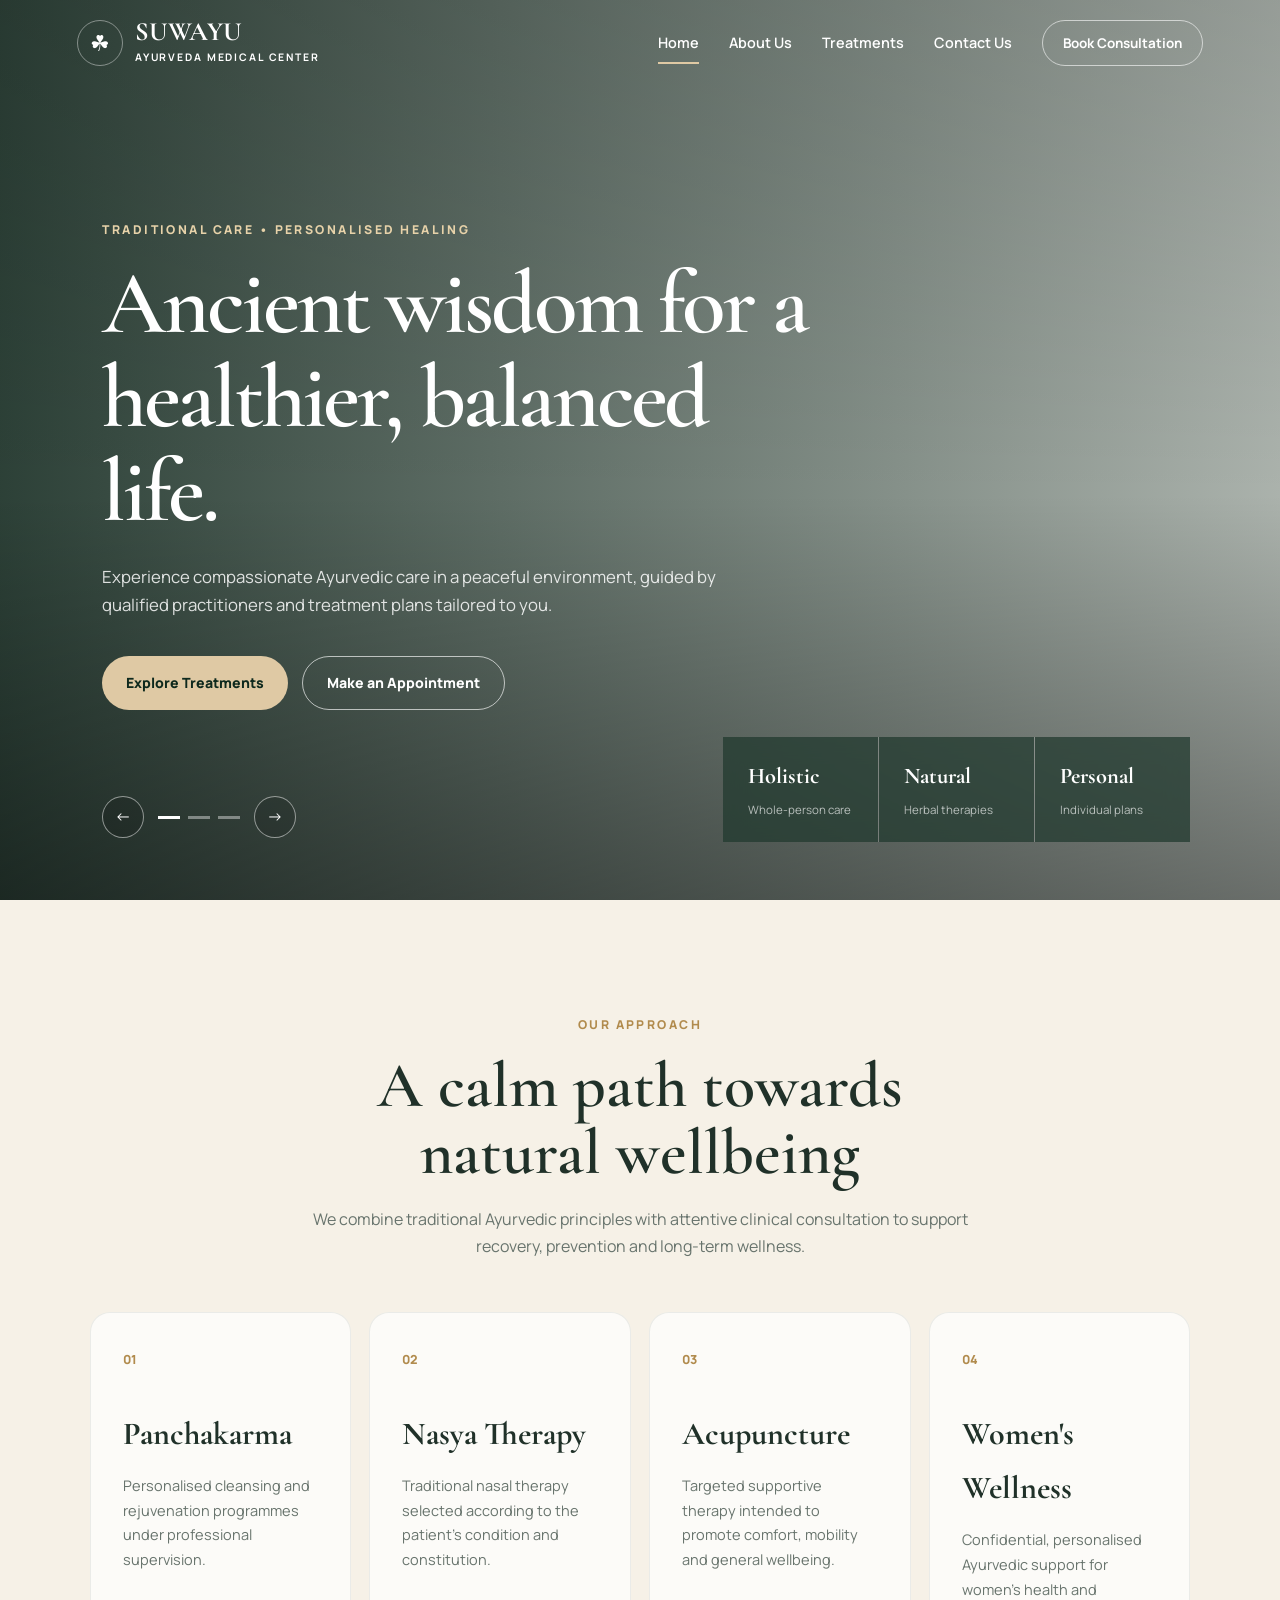
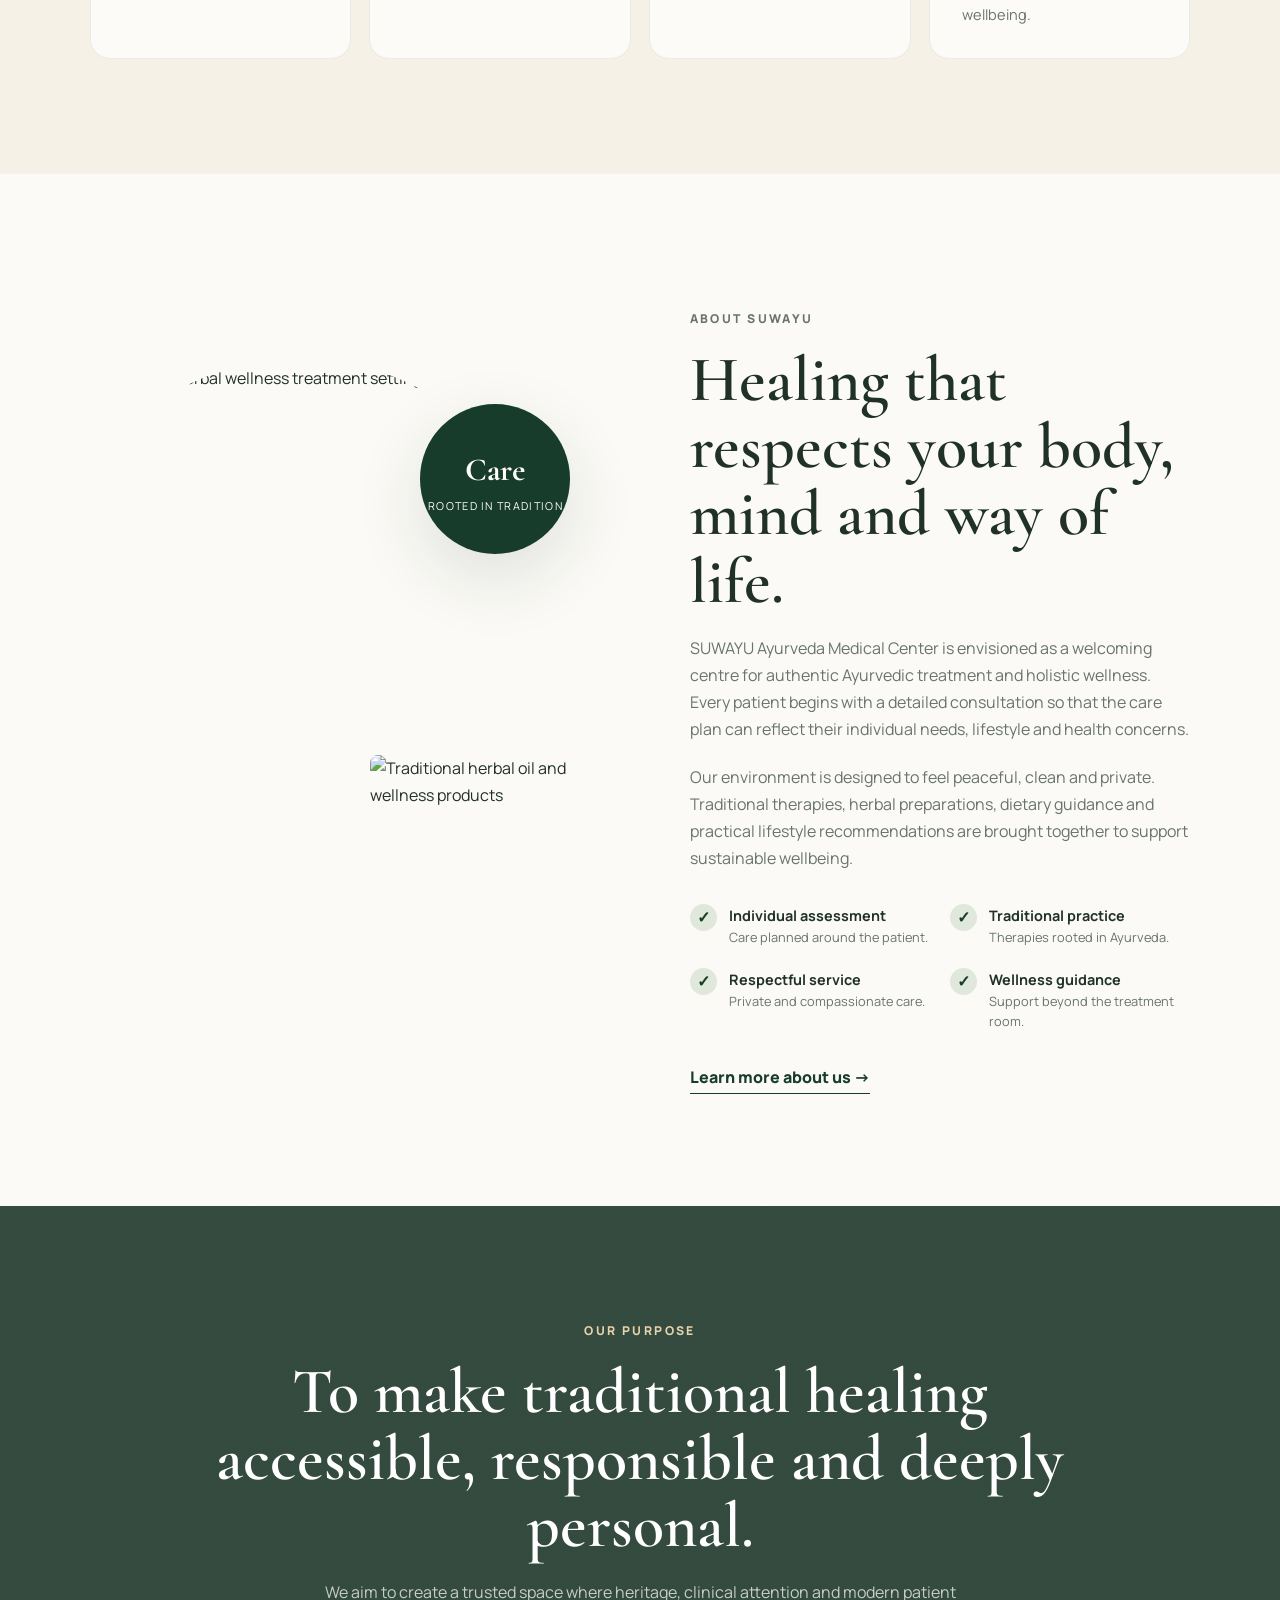
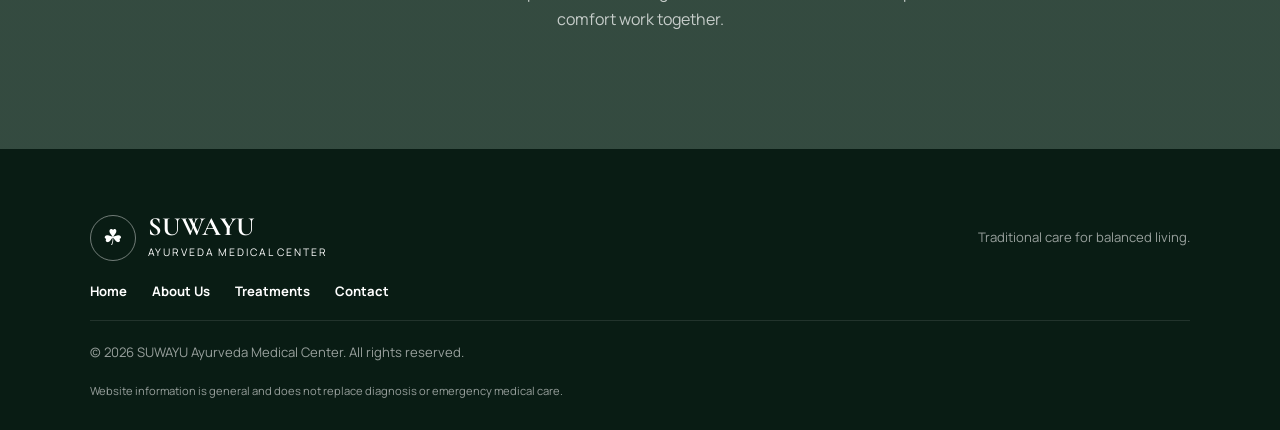
==== index.html @ ea16b59e "Add files via upload" ====
<!DOCTYPE html>
<html lang="en">
<head>
    <meta charset="UTF-8">
    <meta name="viewport" content="width=device-width, initial-scale=1.0">
    <meta name="description" content="SUWAYU ayurveda Medical Centre — traditional Ayurvedic care, Panchakarma, acupuncture, Nasya, women's wellness and fracture care.">
    <title>SUWAYU Ayurveda Medical Center</title>

    <link rel="preconnect" href="https://fonts.googleapis.com">
    <link rel="preconnect" href="https://fonts.gstatic.com" crossorigin>
    <link href="https://fonts.googleapis.com/css2?family=Cormorant+Garamond:wght@500;600;700&family=Manrope:wght@400;500;600;700&display=swap" rel="stylesheet">
    <link rel="stylesheet" href="styles.css">
</head>
<body>

<header class="site-header" id="top">
    <a href="index.html" class="brand" aria-label="SUWAYU Ayurveda Medical Centre">
        <span class="brand-mark">☘</span>
        <span>
            <h1>
            <strong>SUWAYU</strong>
            <small>Ayurveda Medical Center</small>
            </h1>
        </span>
    </a>

    <button class="menu-button" id="menuButton" aria-label="Open navigation" aria-expanded="false">
        <span></span><span></span><span></span>
    </button>

    <nav class="main-nav" id="mainNav">
        <a href="index.html" class="nav-link active">Home</a>
        <a href="about.html" class="nav-link">About Us</a>
        <a href="treatments.html" class="nav-link">Treatments</a>
        <a href="contact.html" class="nav-link">Contact Us</a>
        <a href="contact.html" class="nav-cta">Book Consultation</a>
    </nav>
</header>

<main>
    <!-- HOME / SLIDESHOW -->
    <section class="hero" id="home">
        <div class="slide active" style="background-image:
            linear-gradient(90deg, rgba(16,39,29,.88), rgba(16,39,29,.34)),
            url('https://images.unsplash.com/photo-1600334089648-b0d9d3028eb2?auto=format&fit=crop&w=2000&q=85');">
        </div>
        <div class="slide" style="background-image:
            linear-gradient(90deg, rgba(16,39,29,.88), rgba(16,39,29,.34)),
            url('https://images.unsplash.com/photo-1544161515-4ab6ce6db874?auto=format&fit=crop&w=2000&q=85');">
        </div>
        <div class="slide" style="background-image:
            linear-gradient(90deg, rgba(16,39,29,.88), rgba(16,39,29,.34)),
            url('https://images.unsplash.com/photo-1570172619644-dfd03ed5d881?auto=format&fit=crop&w=2000&q=85');">
        </div>

        <div class="hero-content reveal">
            <p class="eyebrow light">Traditional care • Personalised healing</p>
            <h1>Ancient wisdom for a healthier, balanced life.</h1>
            <p>
                Experience compassionate Ayurvedic care in a peaceful environment,
                guided by qualified practitioners and treatment plans tailored to you.
            </p>
            <div class="hero-actions">
                <a href="treatments.html" class="button button-primary">Explore Treatments</a>
                <a href="contact.html" class="button button-outline">Make an Appointment</a>
            </div>
        </div>

        <div class="hero-stats">
            <div><strong>Holistic</strong><span>Whole-person care</span></div>
            <div><strong>Natural</strong><span>Herbal therapies</span></div>
            <div><strong>Personal</strong><span>Individual plans</span></div>
        </div>

        <div class="slider-controls">
            <button class="slider-arrow" id="previousSlide" aria-label="Previous slide">←</button>
            <div class="slider-dots" id="sliderDots"></div>
            <button class="slider-arrow" id="nextSlide" aria-label="Next slide">→</button>
        </div>
    </section>

    <!-- INTRO SERVICES -->
    <section class="quick-services section">
        <div class="section-heading centered reveal">
            <p class="eyebrow">Our approach</p>
            <h2>A calm path towards natural wellbeing</h2>
            <p>
                We combine traditional Ayurvedic principles with attentive clinical
                consultation to support recovery, prevention and long-term wellness.
            </p>
        </div>

        <div class="service-grid">
            <article class="mini-card reveal">
                <span>01</span>
                <h3>Panchakarma</h3>
                <p>Personalised cleansing and rejuvenation programmes under professional supervision.</p>
            </article>
            <article class="mini-card reveal">
                <span>02</span>
                <h3>Nasya Therapy</h3>
                <p>Traditional nasal therapy selected according to the patient's condition and constitution.</p>
            </article>
            <article class="mini-card reveal">
                <span>03</span>
                <h3>Acupuncture</h3>
                <p>Targeted supportive therapy intended to promote comfort, mobility and general wellbeing.</p>
            </article>
            <article class="mini-card reveal">
                <span>04</span>
                <h3>Women's Wellness</h3>
                <p>Confidential, personalised Ayurvedic support for women's health and wellbeing.</p>
            </article>
        </div>
    </section>

    <!-- ABOUT -->
    <section class="about section home-preview" id="about">
        <div class="about-images reveal">
            <img class="about-main" src="https://images.unsplash.com/photo-1515377905703-c4788e51af15?auto=format&fit=crop&w=1000&q=85" alt="Peaceful herbal wellness treatment setting">
            <img class="about-small" src="https://images.unsplash.com/photo-1611073615848-d6ff6215931f?auto=format&fit=crop&w=700&q=85" alt="Traditional herbal oil and wellness products">
            <div class="experience-badge">
                <strong>Care</strong>
                <span>Rooted in tradition</span>
            </div>
        </div>

        <div class="about-content reveal">
            <p class="eyebrow">About SUWAYU</p>
            <h2>Healing that respects your body, mind and way of life.</h2>
            <p>
                SUWAYU Ayurveda Medical Center is envisioned as a welcoming centre for
                authentic Ayurvedic treatment and holistic wellness. Every patient
                begins with a detailed consultation so that the care plan can reflect
                their individual needs, lifestyle and health concerns.
            </p>
            <p>
                Our environment is designed to feel peaceful, clean and private.
                Traditional therapies, herbal preparations, dietary guidance and
                practical lifestyle recommendations are brought together to support
                sustainable wellbeing.
            </p>

            <div class="values">
                <div><span>✓</span><p><strong>Individual assessment</strong><br>Care planned around the patient.</p></div>
                <div><span>✓</span><p><strong>Traditional practice</strong><br>Therapies rooted in Ayurveda.</p></div>
                <div><span>✓</span><p><strong>Respectful service</strong><br>Private and compassionate care.</p></div>
                <div><span>✓</span><p><strong>Wellness guidance</strong><br>Support beyond the treatment room.</p></div>
            </div>

            <a href="about.html" class="text-link">Learn more about us <span>→</span></a>
        </div>
    </section>

    <section class="mission section home-preview">
        <div class="mission-card reveal">
            <p class="eyebrow light">Our purpose</p>
            <h2>To make traditional healing accessible, responsible and deeply personal.</h2>
            <p>
                We aim to create a trusted space where heritage, clinical attention
                and modern patient comfort work together.
            </p>
        </div>
    </section>

    <!-- TREATMENTS -->
    <section class="treatments section home-preview" id="treatments">
        <div class="section-heading reveal">
            <p class="eyebrow">Treatments</p>
            <h2>Specialised care for different health needs</h2>
            <p>
                Treatments are recommended only after consultation. The exact
                procedure, duration and suitability may differ for each patient.
            </p>
        </div>

        <div class="treatment-grid">
            <article class="treatment-card reveal">
                <img src="https://images.unsplash.com/photo-1519823551278-64ac92734fb1?auto=format&fit=crop&w=900&q=85" alt="Women's wellness consultation">
                <div>
                    <span>Women's health</span>
                    <h3>Gynaecology Treatments</h3>
                    <p>Personalised Ayurvedic support for menstrual wellness, reproductive health, postnatal wellbeing and other women's health concerns.</p>
                    <a href="#contact">Request consultation →</a>
                </div>
            </article>

            <article class="treatment-card reveal">
                <img src="https://images.unsplash.com/photo-1552693673-1bf958298935?auto=format&fit=crop&w=900&q=85" alt="Acupuncture therapy">
                <div>
                    <span>Supportive therapy</span>
                    <h3>Acupuncture</h3>
                    <p>A carefully administered complementary treatment used to support pain management, relaxation, movement and overall balance.</p>
                    <a href="#contact">Request consultation →</a>
                </div>
            </article>

            <article class="treatment-card reveal">
                <img src="https://images.unsplash.com/photo-1600334129128-685c5582fd35?auto=format&fit=crop&w=900&q=85" alt="Ayurvedic oil therapy">
                <div>
                    <span>Detoxification</span>
                    <h3>Panchakarma</h3>
                    <p>A structured Ayurvedic cleansing and rejuvenation programme selected according to constitution, condition and clinical assessment.</p>
                    <a href="#contact">Request consultation →</a>
                </div>
            </article>

            <article class="treatment-card reveal">
                <img src="https://images.unsplash.com/photo-1584467735871-8297329c5b76?auto=format&fit=crop&w=900&q=85" alt="Care for a hand and wrist injury">
                <div>
                    <span>Orthopaedic care</span>
                    <h3>Fractures &amp; Sprains <small>(කැඩුම් බිදුම්)</small></h3>
                    <p>Traditional supportive care for selected musculoskeletal injuries, rehabilitation and mobility, coordinated with appropriate medical assessment.</p>
                    <a href="#contact">Request consultation →</a>
                </div>
            </article>

            <article class="treatment-card reveal">
                <img src="https://images.unsplash.com/photo-1584634731339-252c581abfc5?auto=format&fit=crop&w=900&q=85" alt="Herbal preparation used for traditional treatment">
                <div>
                    <span>Head and sinus care</span>
                    <h3>Nasya Therapy</h3>
                    <p>A traditional Ayurvedic nasal procedure using prescribed preparations, commonly selected as part of head, sinus and upper-respiratory care.</p>
                    <a href="#contact">Request consultation →</a>
                </div>
            </article>

            <article class="treatment-card consultation-card reveal">
                <div>
                    <span>Unsure where to begin?</span>
                    <h3>Start with a personalised consultation.</h3>
                    <p>Speak with our team before choosing a treatment. We will help you understand the most appropriate next step.</p>
                    <a class="button button-primary" href="#contact">Contact the Medical Center</a>
                </div>
            </article>
        </div>
    </section>

    <!-- PROCESS -->
    <section class="process section home-preview">
        <div class="section-heading centered reveal">
            <p class="eyebrow">Patient journey</p>
            <h2>Simple, attentive and personalised</h2>
        </div>
        <div class="process-grid">
            <div class="process-step reveal"><strong>1</strong><h3>Consultation</h3><p>Discuss your concerns, history and wellness goals.</p></div>
            <div class="process-step reveal"><strong>2</strong><h3>Assessment</h3><p>Receive an individual Ayurvedic assessment and guidance.</p></div>
            <div class="process-step reveal"><strong>3</strong><h3>Treatment Plan</h3><p>Begin a programme selected for your specific needs.</p></div>
            <div class="process-step reveal"><strong>4</strong><h3>Follow-up</h3><p>Review progress and adjust care where necessary.</p></div>
        </div>
    </section>

    <!-- CONTACT -->
    <section class="contact section home-preview" id="contact">
        <div class="contact-panel reveal">
            <div class="contact-details">
                <p class="eyebrow light">Contact us</p>
                <h2>Begin your wellness journey.</h2>
                <p>Contact our reception to ask a question or arrange a consultation.</p>

                <div class="contact-item">
                    <span>⌖</span>
                    <div>
                        <strong>Medical Center Address</strong>
                        <p>123 Ayurveda Mawatha,<br>Colombo, Sri Lanka</p>
                    </div>
                </div>
                <div class="contact-item">
                    <span>☎</span>
                    <div>
                        <strong>Telephone</strong>
                        <p><a href="tel:+94112345678">+94 11 234 5678</a><br><a href="tel:+94771234567">+94 77 123 4567</a></p>
                    </div>
                </div>
                <div class="contact-item">
                    <span>✉</span>
                    <div>
                        <strong>Email</strong>
                        <p><a href="mailto:care@suwasetha.lk">care@suwasetha.lk</a></p>
                    </div>
                </div>
                <div class="contact-item">
                    <span>◷</span>
                    <div>
                        <strong>Opening Hours</strong>
                        <p>Monday–Saturday: 8.00 AM–6.00 PM<br>Sunday: By appointment</p>
                    </div>
                </div>
            </div>

            <form class="contact-form" id="contactForm" action="https://formsubmit.co/care@suwasetha.lk" method="POST">
                <input type="hidden" name="_subject" value="New SUWAYU website message">
                <input type="hidden" name="_template" value="table">
                <input type="hidden" name="_captcha" value="false">
                <p class="eyebrow">Appointment request</p>
                <h3>How may we help you?</h3>

                <div class="field-row">
                    <label>
                        Full name
                        <input type="text" name="name" placeholder="Your name" required>
                    </label>
                    <label>
                        Telephone
                        <input type="tel" name="phone" placeholder="+94..." required>
                    </label>
                </div>

                <label>
                    Email address
                    <input type="email" name="email" placeholder="you@example.com" required>
                </label>

                <label>
                    Treatment interest
                    <select name="treatment" required>
                        <option value="">Select a treatment</option>
                        <option>Gynaecology Treatments</option>
                        <option>Acupuncture</option>
                        <option>Panchakarma</option>
                        <option>Fractures & Sprains</option>
                        <option>Nasya Therapy</option>
                        <option>General Consultation</option>
                    </select>
                </label>

                <label>
                    Message
                    <textarea name="message" rows="5" placeholder="Briefly describe your request"></textarea>
                </label>

                <button class="button button-dark" type="submit">Send Appointment Request</button>
                <p class="form-message" id="formMessage"></p>
            </form>
        </div>

        <div class="map-wrap reveal">
            <iframe
                title="Hospital location map"
                src="https://www.google.com/maps?q=Colombo%2C%20Sri%20Lanka&z=13&output=embed"
                width="100%"
                height="450"
                style="border:0"
                loading="lazy"
                referrerpolicy="no-referrer-when-downgrade">
            </iframe>
        </div>
    </section>
</main>

<footer>
    <div class="footer-brand">
        <span class="brand-mark">☘</span>
        <div><strong>SUWAYU</strong><small>Ayurveda Medical Center</small></div>
    </div>
    <p>Traditional care for balanced living.</p>
    <div class="footer-links">
        <a href="index.html">Home</a>
        <a href="about.html">About Us</a>
        <a href="treatments.html">Treatments</a>
        <a href="contact.html">Contact</a>
    </div>
    <p class="copyright">© <span id="year"></span> SUWAYU Ayurveda Medical Center. All rights reserved.</p>
    <p class="disclaimer">Website information is general and does not replace diagnosis or emergency medical care.</p>
</footer>

<button class="back-to-top" id="backToTop" aria-label="Back to top">↑</button>

<script src="script.js"></script>
</body>
</html>
---- styles.css ----
:root {
    --forest: #173c2b;
    --forest-dark: #0e291d;
    --leaf: #5f7e4d;
    --sage: #dfe8da;
    --cream: #f6f1e7;
    --sand: #dfc9a4;
    --gold: #b18b4d;
    --ink: #203129;
    --muted: #68746d;
    --white: #ffffff;
    --shadow: 0 24px 70px rgba(19, 49, 34, .12);
    --radius: 24px;
}

* { box-sizing: border-box; margin: 0; padding: 0; }
html { scroll-behavior: smooth; }
body {
    font-family: "Manrope", sans-serif;
    color: var(--ink);
    background: #fbfaf6;
    line-height: 1.7;
    overflow-x: hidden;
}
img { width: 100%; display: block; object-fit: cover; }
a { color: inherit; text-decoration: none; }
button, input, textarea, select { font: inherit; }
button { cursor: pointer; }
section { scroll-margin-top: 90px; }
.home-preview { display: none; }
.inner-page .site-header {
    position: fixed;
    height: 74px;
    background: rgba(14, 41, 29, .98);
    box-shadow: 0 10px 30px rgba(0,0,0,.12);
}
.inner-page main { padding-top: 74px; }
.page-banner {
    padding: 105px 6% 80px;
    color: white;
    text-align: center;
    background: linear-gradient(rgba(14,41,29,.82), rgba(14,41,29,.82)), url('https://images.unsplash.com/photo-1600334089648-b0d9d3028eb2?auto=format&fit=crop&w=1800&q=80') center/cover;
}
.page-banner h1 { font: 600 clamp(3rem, 6vw, 5.2rem)/1.05 "Cormorant Garamond", serif; }
.page-banner p:last-child { max-width: 650px; margin: 18px auto 0; color: rgba(255,255,255,.82); }

.site-header {
    position: fixed;
    top: 0;
    left: 0;
    width: 100%;
    height: 86px;
    padding: 0 6%;
    display: flex;
    align-items: center;
    justify-content: space-between;
    z-index: 1000;
    color: white;
    transition: .35s ease;
}
.site-header.scrolled {
    height: 74px;
    background: rgba(14, 41, 29, .96);
    backdrop-filter: blur(16px);
    box-shadow: 0 10px 30px rgba(0,0,0,.12);
}
.brand, .footer-brand {
    display: flex;
    align-items: center;
    gap: 12px;
}
.brand-mark {
    width: 46px;
    height: 46px;
    border: 1px solid rgba(255,255,255,.42);
    border-radius: 50%;
    display: grid;
    place-items: center;
    font-size: 1.35rem;
}
.brand strong, .footer-brand strong {
    display: block;
    font-family: "Cormorant Garamond", serif;
    font-size: 1.65rem;
    line-height: 1;
}
.brand small, .footer-brand small {
    display: block;
    margin-top: 4px;
    font-size: .65rem;
    text-transform: uppercase;
    letter-spacing: .18em;
}
.main-nav {
    display: flex;
    align-items: center;
    gap: 30px;
}
.nav-link {
    font-size: .9rem;
    font-weight: 600;
    position: relative;
}
.nav-link::after {
    content: "";
    position: absolute;
    left: 0;
    bottom: -9px;
    width: 0;
    height: 2px;
    background: var(--sand);
    transition: .25s;
}
.nav-link:hover::after, .nav-link.active::after { width: 100%; }
.nav-cta {
    border: 1px solid rgba(255,255,255,.6);
    border-radius: 999px;
    padding: 11px 20px;
    font-size: .84rem;
    font-weight: 700;
}
.menu-button {
    display: none;
    border: 0;
    background: transparent;
}
.menu-button span {
    display: block;
    width: 26px;
    height: 2px;
    margin: 5px;
    background: white;
}

.hero {
    height: min(900px, 100vh);
    min-height: 720px;
    color: white;
    position: relative;
    overflow: hidden;
}
.slide {
    position: absolute;
    inset: 0;
    background-size: cover;
    background-position: center;
    opacity: 0;
    transform: scale(1.06);
    transition: opacity 1s ease, transform 7s ease;
}
.slide.active { opacity: 1; transform: scale(1); }
.hero::after {
    content: "";
    position: absolute;
    inset: 0;
    background: linear-gradient(180deg, rgba(0,0,0,.12), transparent 55%, rgba(0,0,0,.38));
    pointer-events: none;
}
.hero-content {
    position: relative;
    z-index: 2;
    width: min(760px, 88%);
    padding-top: 220px;
    margin-left: 8%;
}
.eyebrow {
    color: var(--gold);
    font-size: .76rem;
    font-weight: 800;
    letter-spacing: .2em;
    text-transform: uppercase;
    margin-bottom: 16px;
}
.eyebrow.light { color: #e7d2a9; }
.hero h1, h2, .contact-form h3 {
    font-family: "Cormorant Garamond", serif;
    line-height: 1.05;
    font-weight: 600;
}
.hero h1 {
    max-width: 720px;
    font-size: clamp(3.5rem, 7vw, 6.4rem);
    letter-spacing: -.035em;
}
.hero-content > p:not(.eyebrow) {
    max-width: 630px;
    margin-top: 24px;
    color: rgba(255,255,255,.84);
    font-size: 1.05rem;
}
.hero-actions { display: flex; gap: 14px; margin-top: 36px; flex-wrap: wrap; }
.button {
    display: inline-flex;
    align-items: center;
    justify-content: center;
    border: 0;
    border-radius: 999px;
    padding: 14px 24px;
    font-weight: 800;
    font-size: .88rem;
    transition: transform .25s, background .25s;
}
.button:hover { transform: translateY(-3px); }
.button-primary { background: var(--sand); color: var(--forest-dark); }
.button-outline { border: 1px solid rgba(255,255,255,.65); color: white; }
.button-dark { width: 100%; background: var(--forest); color: white; }
.hero-stats {
    position: absolute;
    right: 7%;
    bottom: 58px;
    z-index: 2;
    display: flex;
    gap: 1px;
    background: rgba(255,255,255,.18);
    backdrop-filter: blur(12px);
}
.hero-stats div {
    min-width: 155px;
    padding: 20px 25px;
    background: rgba(14,41,29,.68);
}
.hero-stats strong { display: block; font-family: "Cormorant Garamond", serif; font-size: 1.4rem; }
.hero-stats span { font-size: .72rem; color: rgba(255,255,255,.66); }
.slider-controls {
    position: absolute;
    left: 8%;
    bottom: 62px;
    z-index: 3;
    display: flex;
    align-items: center;
    gap: 14px;
}
.slider-arrow {
    width: 42px; height: 42px;
    border-radius: 50%;
    border: 1px solid rgba(255,255,255,.5);
    background: rgba(0,0,0,.12);
    color: white;
}
.slider-dots { display: flex; gap: 8px; }
.slider-dot {
    width: 22px; height: 3px;
    border: 0;
    background: rgba(255,255,255,.4);
}
.slider-dot.active { background: white; }

.section { padding: 115px 7%; }
.section-heading { max-width: 680px; margin-bottom: 52px; }
.section-heading.centered { text-align: center; margin-left: auto; margin-right: auto; }
.section-heading h2, .about-content h2, .mission-card h2, .contact-details h2 {
    font-size: clamp(2.7rem, 5vw, 4.7rem);
}
.section-heading > p:last-child, .about-content > p, .mission-card > p:last-child {
    color: var(--muted);
    margin-top: 20px;
}
.quick-services { background: var(--cream); }
.service-grid {
    display: grid;
    grid-template-columns: repeat(4, 1fr);
    gap: 18px;
}
.mini-card {
    min-height: 270px;
    padding: 32px;
    background: rgba(255,255,255,.7);
    border: 1px solid rgba(23,60,43,.08);
    border-radius: 20px;
    transition: .3s;
}
.mini-card:hover { transform: translateY(-8px); box-shadow: var(--shadow); background: white; }
.mini-card > span { color: var(--gold); font-weight: 800; font-size: .78rem; }
.mini-card h3, .treatment-card h3, .process-step h3 {
    font-family: "Cormorant Garamond", serif;
    font-size: 2rem;
    margin: 34px 0 12px;
}
.mini-card p, .treatment-card p, .process-step p { color: var(--muted); font-size: .91rem; }

.about {
    display: grid;
    grid-template-columns: 1fr 1fr;
    gap: 9%;
    align-items: center;
}
.about-images { position: relative; min-height: 650px; }
.about-main {
    width: 84%;
    height: 590px;
    border-radius: 180px 180px 24px 24px;
}
.about-small {
    position: absolute;
    right: 0;
    bottom: 10px;
    width: 46%;
    height: 260px;
    border: 10px solid #fbfaf6;
    border-radius: 18px;
}
.experience-badge {
    position: absolute;
    right: 4%;
    top: 6%;
    width: 150px;
    height: 150px;
    border-radius: 50%;
    background: var(--forest);
    color: white;
    display: grid;
    place-content: center;
    text-align: center;
    box-shadow: var(--shadow);
}
.experience-badge strong { font-family: "Cormorant Garamond", serif; font-size: 2rem; }
.experience-badge span { font-size: .68rem; text-transform: uppercase; letter-spacing: .12em; }
.about-content > p { margin-bottom: 16px; }
.values {
    display: grid;
    grid-template-columns: 1fr 1fr;
    gap: 20px;
    margin: 32px 0;
}
.values div { display: flex; gap: 12px; }
.values span {
    flex: 0 0 27px; height: 27px;
    border-radius: 50%;
    display: grid; place-items: center;
    background: var(--sage);
    color: var(--forest);
    font-weight: 900;
}
.values p { font-size: .8rem; line-height: 1.6; color: var(--muted); }
.values strong { color: var(--ink); font-size: .9rem; }
.text-link { font-weight: 800; color: var(--forest); border-bottom: 1px solid var(--forest); padding-bottom: 5px; }

.mission {
    min-height: 520px;
    display: grid;
    place-items: center;
    background:
        linear-gradient(rgba(14,41,29,.84), rgba(14,41,29,.84)),
        url('https://images.unsplash.com/photo-1540555700478-4be289fbecef?auto=format&fit=crop&w=2000&q=85') center/cover fixed;
}
.mission-card { max-width: 920px; text-align: center; color: white; }
.mission-card > p:last-child { color: rgba(255,255,255,.72); max-width: 680px; margin-left: auto; margin-right: auto; }

.treatments { background: #f9f7f1; }
.treatment-grid {
    display: grid;
    grid-template-columns: repeat(2, 1fr);
    gap: 24px;
}
.treatment-card {
    min-height: 420px;
    display: grid;
    grid-template-columns: .9fr 1.1fr;
    overflow: hidden;
    border-radius: var(--radius);
    background: white;
    box-shadow: 0 10px 35px rgba(23,60,43,.06);
    transition: .3s;
}
.treatment-card:hover { transform: translateY(-6px); box-shadow: var(--shadow); }
.treatment-card img { height: 100%; min-height: 420px; }
.treatment-card > div { padding: 38px 32px; display: flex; flex-direction: column; align-items: flex-start; }
.treatment-card span { color: var(--gold); font-size: .7rem; font-weight: 800; text-transform: uppercase; letter-spacing: .16em; }
.treatment-card h3 { margin: 22px 0 14px; font-size: 2.15rem; line-height: 1.05; }
.treatment-card h3 small { display: block; margin-top: 10px; font-family: "Manrope", sans-serif; font-size: .9rem; }
.treatment-card a:not(.button) { margin-top: auto; padding-top: 28px; color: var(--forest); font-weight: 800; font-size: .82rem; }
.consultation-card { background: var(--forest); color: white; grid-template-columns: 1fr; }
.consultation-card > div { padding: 52px; justify-content: center; }
.consultation-card p { color: rgba(255,255,255,.68); }
.consultation-card .button { margin-top: 28px; }

.process { background: var(--white); }
.process-grid { display: grid; grid-template-columns: repeat(4, 1fr); position: relative; }
.process-grid::before {
    content: "";
    position: absolute;
    top: 30px; left: 12%; right: 12%;
    height: 1px; background: #d8dfda;
}
.process-step { text-align: center; padding: 0 25px; position: relative; }
.process-step strong {
    width: 60px; height: 60px;
    border-radius: 50%;
    display: grid; place-items: center;
    margin: auto;
    background: var(--cream);
    color: var(--forest);
    border: 1px solid #d8dfda;
    position: relative;
}
.process-step h3 { margin: 24px 0 8px; font-size: 1.65rem; }

.contact { padding-bottom: 0; }
.contact-panel {
    display: grid;
    grid-template-columns: .85fr 1.15fr;
    border-radius: 30px;
    overflow: hidden;
    box-shadow: var(--shadow);
}
.contact-details { background: var(--forest-dark); color: white; padding: 65px; }
.contact-details > p:nth-of-type(2) { color: rgba(255,255,255,.67); margin: 20px 0 36px; }
.contact-item { display: flex; gap: 18px; margin: 25px 0; }
.contact-item > span {
    width: 42px; height: 42px; flex: 0 0 42px;
    border-radius: 50%; display: grid; place-items: center;
    background: rgba(255,255,255,.08); color: var(--sand);
}
.contact-item strong { font-size: .84rem; }
.contact-item p { color: rgba(255,255,255,.65); font-size: .82rem; margin-top: 4px; }
.contact-form { padding: 65px; background: var(--cream); }
.contact-form h3 { font-size: 2.6rem; margin-bottom: 28px; }
.field-row { display: grid; grid-template-columns: 1fr 1fr; gap: 16px; }
label { display: block; margin-bottom: 17px; font-size: .75rem; font-weight: 800; }
input, textarea, select {
    width: 100%;
    margin-top: 7px;
    padding: 14px 16px;
    border: 1px solid #d4d9d4;
    border-radius: 10px;
    background: rgba(255,255,255,.7);
    color: var(--ink);
    outline: none;
}
input:focus, textarea:focus, select:focus { border-color: var(--leaf); box-shadow: 0 0 0 3px rgba(95,126,77,.12); }
textarea { resize: vertical; }
.form-message { min-height: 24px; margin-top: 12px; font-size: .8rem; color: var(--forest); }
.map-wrap { margin: 55px -7% 0; line-height: 0; }

footer {
    background: #091c14;
    color: white;
    padding: 65px 7% 30px;
    display: grid;
    grid-template-columns: 1fr auto;
    gap: 18px;
    align-items: center;
}
footer > p { color: rgba(255,255,255,.58); font-size: .82rem; }
.footer-links { display: flex; gap: 25px; font-size: .82rem; font-weight: 700; }
.copyright, .disclaimer { grid-column: 1 / -1; border-top: 1px solid rgba(255,255,255,.1); padding-top: 20px; }
.disclaimer { border: 0; padding-top: 0; font-size: .7rem; }

.back-to-top {
    position: fixed;
    right: 25px;
    bottom: 25px;
    width: 46px;
    height: 46px;
    border: 0;
    border-radius: 50%;
    background: var(--forest);
    color: white;
    z-index: 900;
    opacity: 0;
    pointer-events: none;
    transform: translateY(10px);
    transition: .3s;
}
.back-to-top.visible { opacity: 1; pointer-events: auto; transform: translateY(0); }

.reveal { opacity: 0; transform: translateY(25px); transition: opacity .8s ease, transform .8s ease; }
.reveal.visible { opacity: 1; transform: none; }

/* Individual treatment pages */
.treatment-hero {
    min-height: 650px;
    padding: 150px 8% 80px;
    display: flex;
    align-items: center;
    color: white;
    background-position: center;
    background-size: cover;
}
.treatment-hero > div { max-width: 760px; }
.treatment-hero h1 {
    font: 600 clamp(3.5rem, 7vw, 6rem)/1.05 "Cormorant Garamond", serif;
}
.treatment-hero p:last-child {
    max-width: 650px;
    margin-top: 20px;
    color: rgba(255,255,255,.82);
}
.treatment-details {
    display: grid;
    grid-template-columns: 1fr 1fr;
    gap: 7%;
}
.treatment-details h2 {
    font: 600 clamp(2.7rem, 5vw, 4.2rem)/1.05 "Cormorant Garamond", serif;
    margin-bottom: 20px;
}
.treatment-details > div > p:not(.eyebrow) { color: var(--muted); }
.treatment-details img {
    height: 350px;
    margin-top: 30px;
    border-radius: 22px;
}
.workflow-list { display: grid; gap: 14px; }
.workflow-list article {
    position: relative;
    padding: 22px 22px 22px 78px;
    border: 1px solid rgba(23,60,43,.1);
    border-radius: 16px;
    background: white;
}
.workflow-list article strong {
    position: absolute;
    left: 20px;
    top: 24px;
    width: 40px;
    height: 40px;
    display: grid;
    place-items: center;
    border-radius: 50%;
    background: var(--sage);
    color: var(--forest);
}
.workflow-list h3 {
    margin: 0 0 5px;
    font-family: "Cormorant Garamond", serif;
    font-size: 1.55rem;
}
.workflow-list p { color: var(--muted); font-size: .85rem; }
.safety-note {
    margin-top: 20px;
    padding: 16px;
    border-left: 4px solid var(--gold);
    background: var(--cream);
    font-size: .82rem;
}
.treatment-cta {
    padding: 85px 7%;
    color: white;
    text-align: center;
    background: var(--forest);
}
.treatment-cta h2 {
    font: 600 clamp(2.5rem, 5vw, 4rem)/1.05 "Cormorant Garamond", serif;
}
.treatment-cta p { margin: 15px 0 25px; color: rgba(255,255,255,.7); }

@media (max-width: 1100px) {
    .main-nav { gap: 18px; }
    .nav-cta { display: none; }
    .service-grid { grid-template-columns: repeat(2, 1fr); }
    .about { gap: 5%; }
    .treatment-card { grid-template-columns: 1fr; }
    .treatment-card img { height: 260px; min-height: 260px; }
}

@media (max-width: 820px) {
    .site-header { padding: 0 5%; }
    .menu-button { display: block; }
    .main-nav {
        position: absolute;
        top: 74px;
        left: 5%;
        right: 5%;
        padding: 24px;
        border-radius: 16px;
        background: var(--forest-dark);
        flex-direction: column;
        align-items: flex-start;
        transform: translateY(-15px);
        opacity: 0;
        pointer-events: none;
        transition: .25s;
    }
    .main-nav.open { opacity: 1; transform: none; pointer-events: auto; }
    .hero { min-height: 760px; }
    .hero-content { margin-left: 6%; padding-top: 180px; }
    .hero-stats { display: none; }
    .slider-controls { left: 6%; }
    .section { padding: 85px 6%; }
    .about { grid-template-columns: 1fr; }
    .about-images { min-height: 560px; }
    .about-main { height: 500px; }
    .treatment-grid { grid-template-columns: 1fr; }
    .process-grid { grid-template-columns: repeat(2, 1fr); gap: 45px 15px; }
    .process-grid::before { display: none; }
    .contact-panel { grid-template-columns: 1fr; }
    .treatment-details { grid-template-columns: 1fr; gap: 55px; }
    .map-wrap { margin-left: -6%; margin-right: -6%; }
}

@media (max-width: 560px) {
    .brand strong { font-size: 1.35rem; }
    .brand-mark { width: 40px; height: 40px; }
    .hero h1 { font-size: 3.25rem; }
    .hero-content { padding-top: 150px; }
    .service-grid, .values, .process-grid, .field-row { grid-template-columns: 1fr; }
    .about-images { min-height: 460px; }
    .about-main { width: 92%; height: 420px; }
    .about-small { height: 190px; }
    .experience-badge { width: 120px; height: 120px; }
    .treatment-card > div, .consultation-card > div { padding: 32px 25px; }
    .contact-details, .contact-form { padding: 42px 25px; }
    .treatment-hero { min-height: 600px; padding: 130px 6% 60px; }
    .treatment-hero h1 { font-size: 3.2rem; }
    .treatment-details img { height: 260px; }
    .section-heading h2, .about-content h2, .mission-card h2, .contact-details h2 { font-size: 2.8rem; }
    footer { grid-template-columns: 1fr; }
    .footer-links { flex-wrap: wrap; }
}
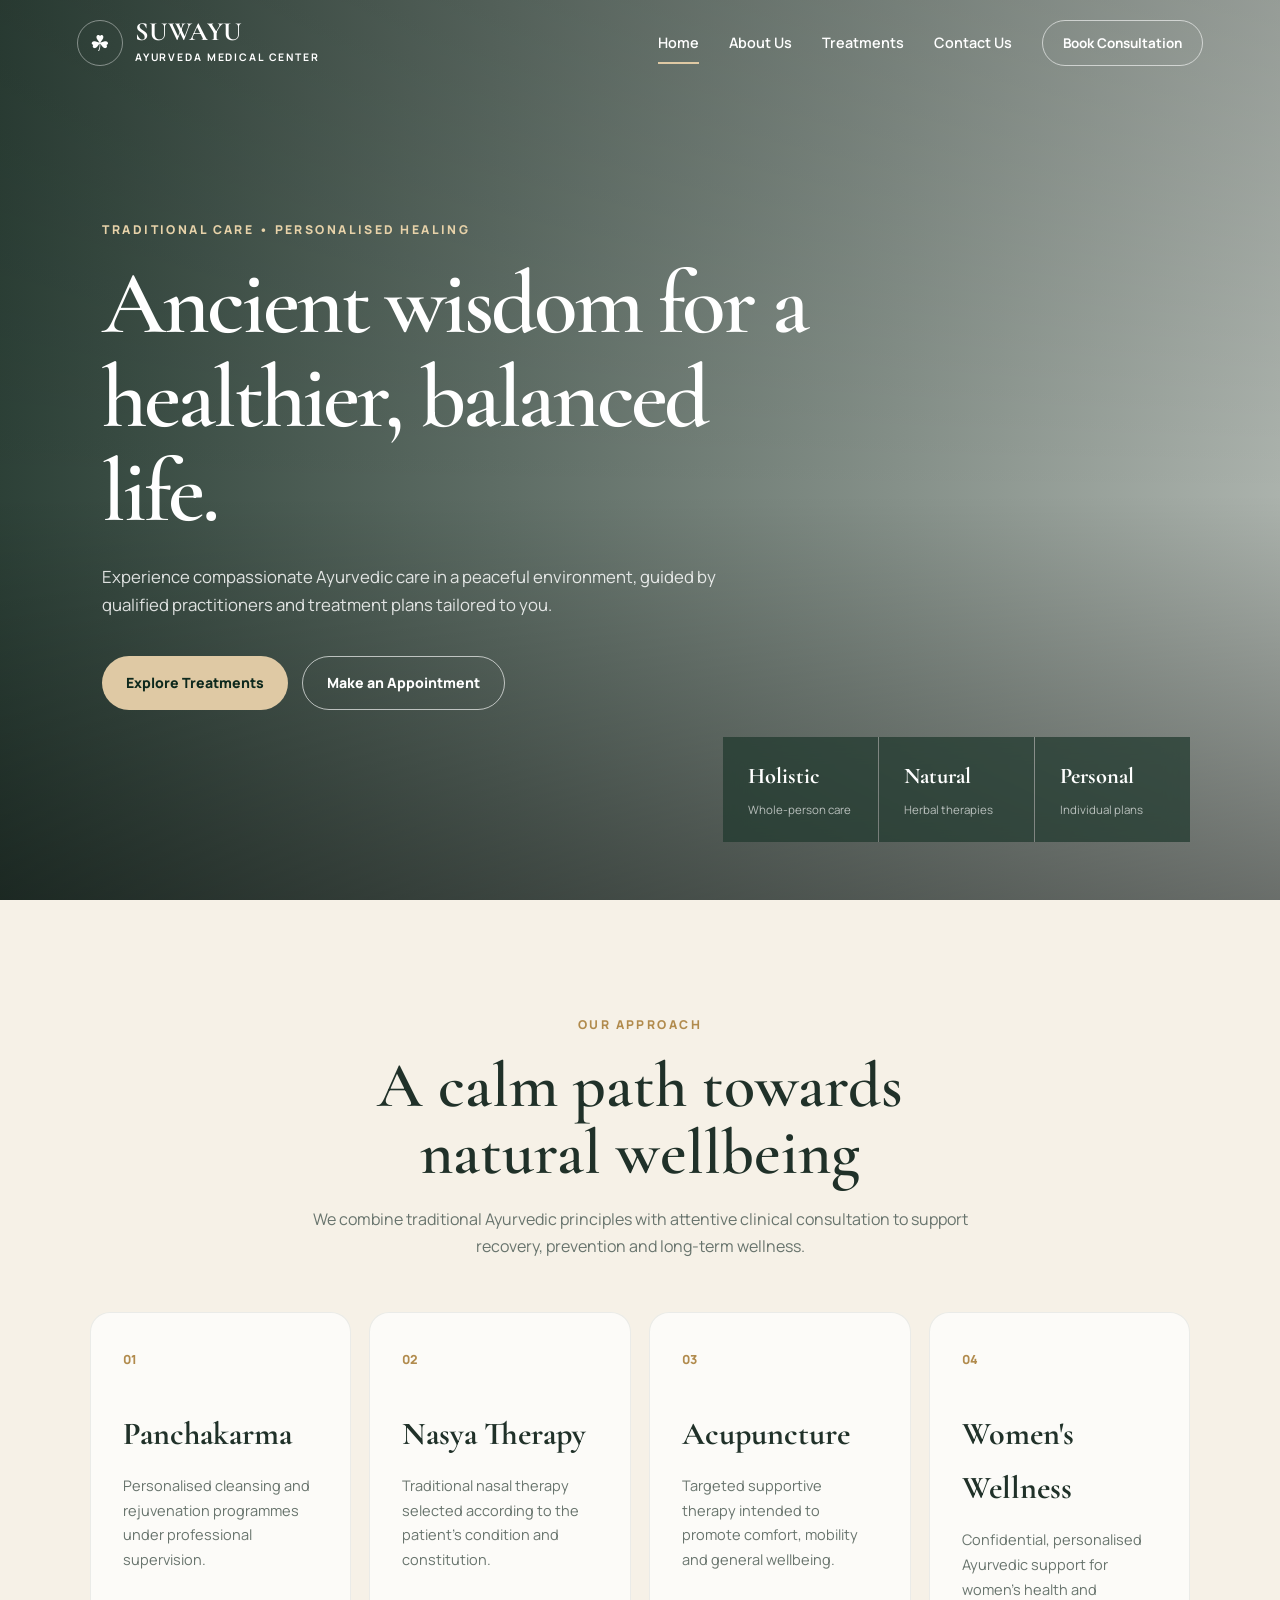
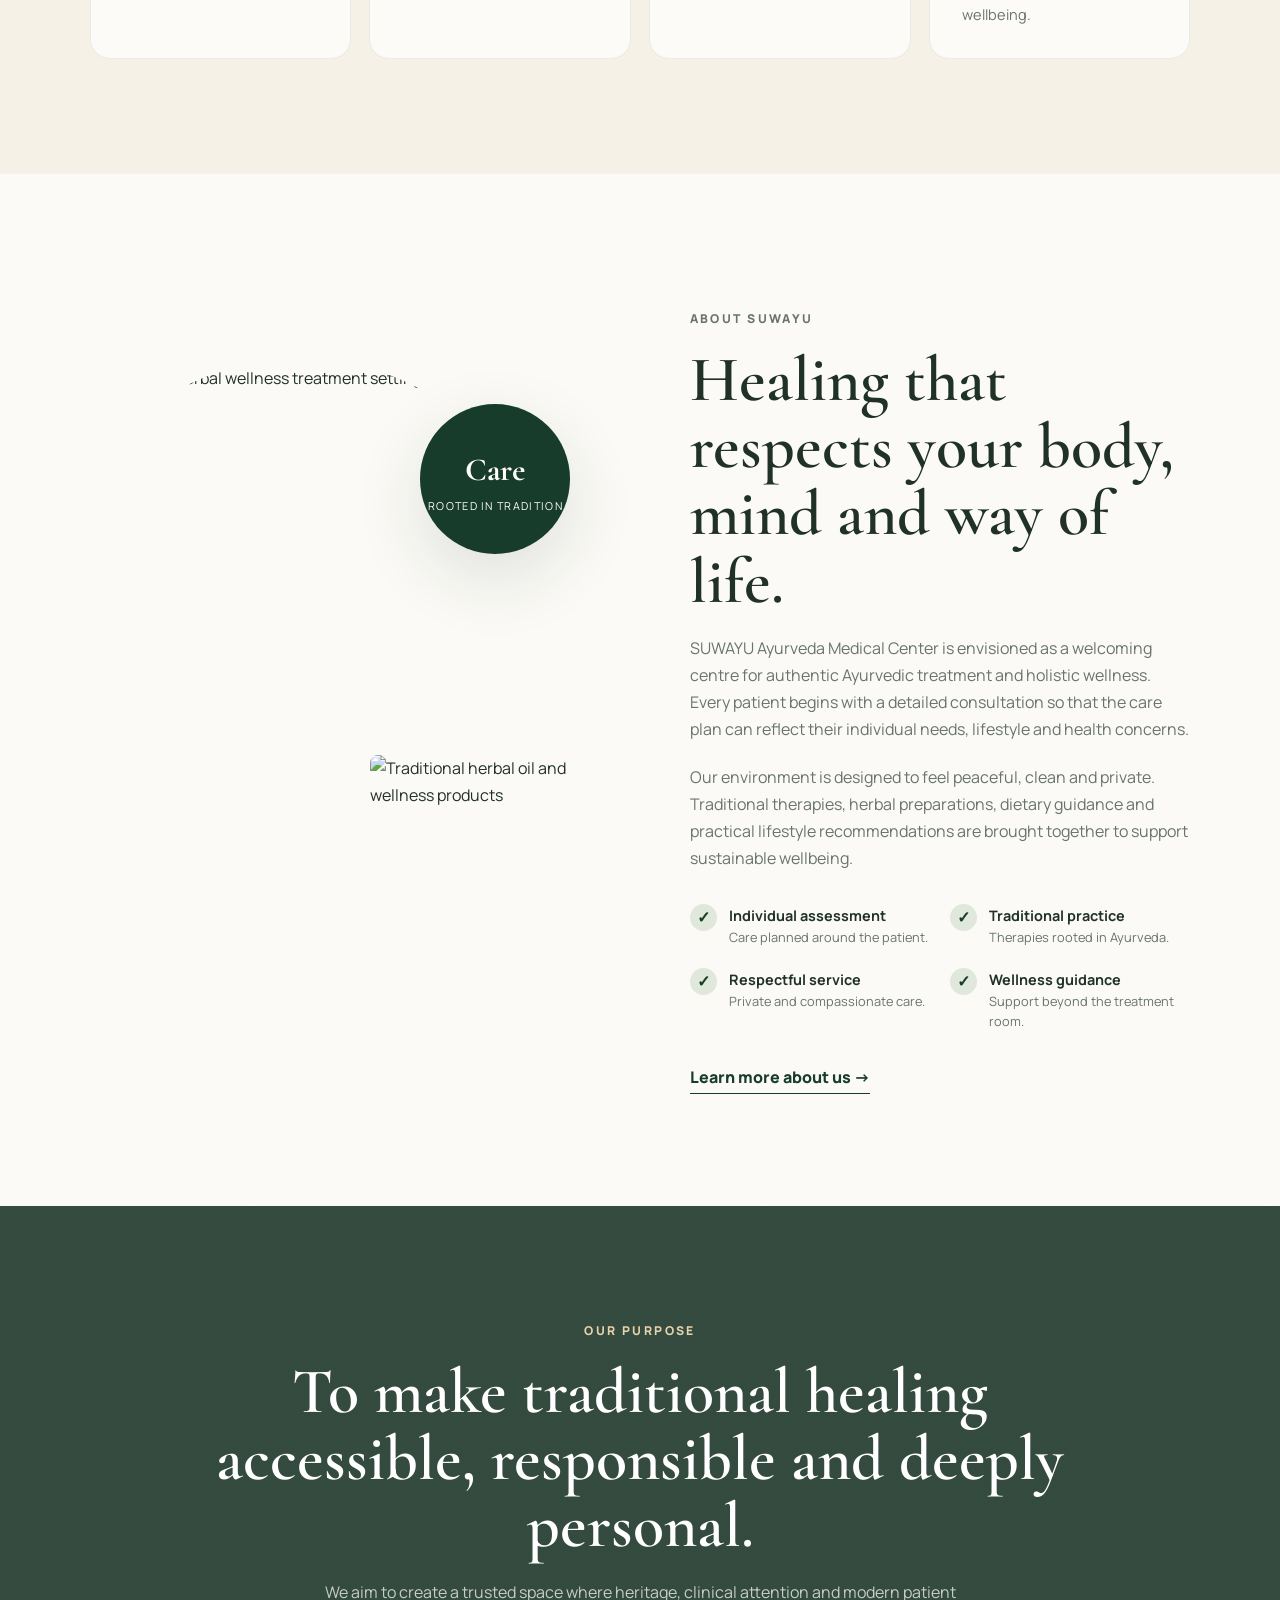
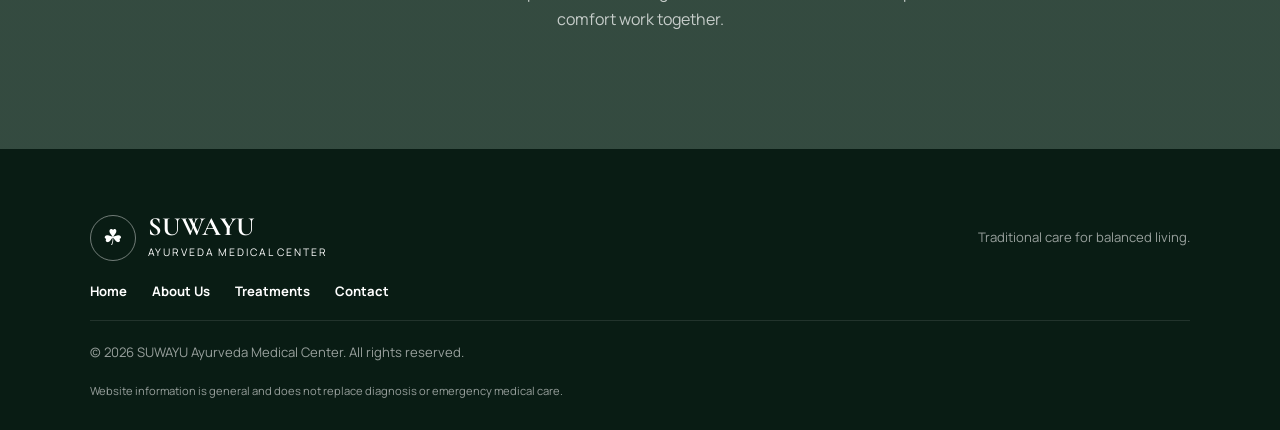
==== commit a2742fed: "Update index.html" ====
--- a/index.html
+++ b/index.html
@@ -70,12 +70,6 @@
             <div><strong>Holistic</strong><span>Whole-person care</span></div>
             <div><strong>Natural</strong><span>Herbal therapies</span></div>
             <div><strong>Personal</strong><span>Individual plans</span></div>
-        </div>
-
-        <div class="slider-controls">
-            <button class="slider-arrow" id="previousSlide" aria-label="Previous slide">←</button>
-            <div class="slider-dots" id="sliderDots"></div>
-            <button class="slider-arrow" id="nextSlide" aria-label="Next slide">→</button>
         </div>
     </section>
 
@@ -335,15 +329,7 @@
         </div>
 
         <div class="map-wrap reveal">
-            <iframe
-                title="Hospital location map"
-                src="https://www.google.com/maps?q=Colombo%2C%20Sri%20Lanka&z=13&output=embed"
-                width="100%"
-                height="450"
-                style="border:0"
-                loading="lazy"
-                referrerpolicy="no-referrer-when-downgrade">
-            </iframe>
+            <iframe src="https://www.google.com/maps/embed?pb=!1m18!1m12!1m3!1d636998.8144950299!2d80.40265037813067!3d6.4296318398366195!2m3!1f0!2f0!3f0!3m2!1i1024!2i768!4f13.1!3m3!1m2!1s0x3ae17178663fb819%3A0xbccfd4907d2c93ee!2sSuvayu%20Ayurveda%20Medical%20Center!5e1!3m2!1sen!2slk!4v1785797266621!5m2!1sen!2slk" width="100%" height="450" style="border:0;" allowfullscreen="" loading="lazy" referrerpolicy="strict-origin-when-cross-origin"></iframe>
         </div>
     </section>
 </main>
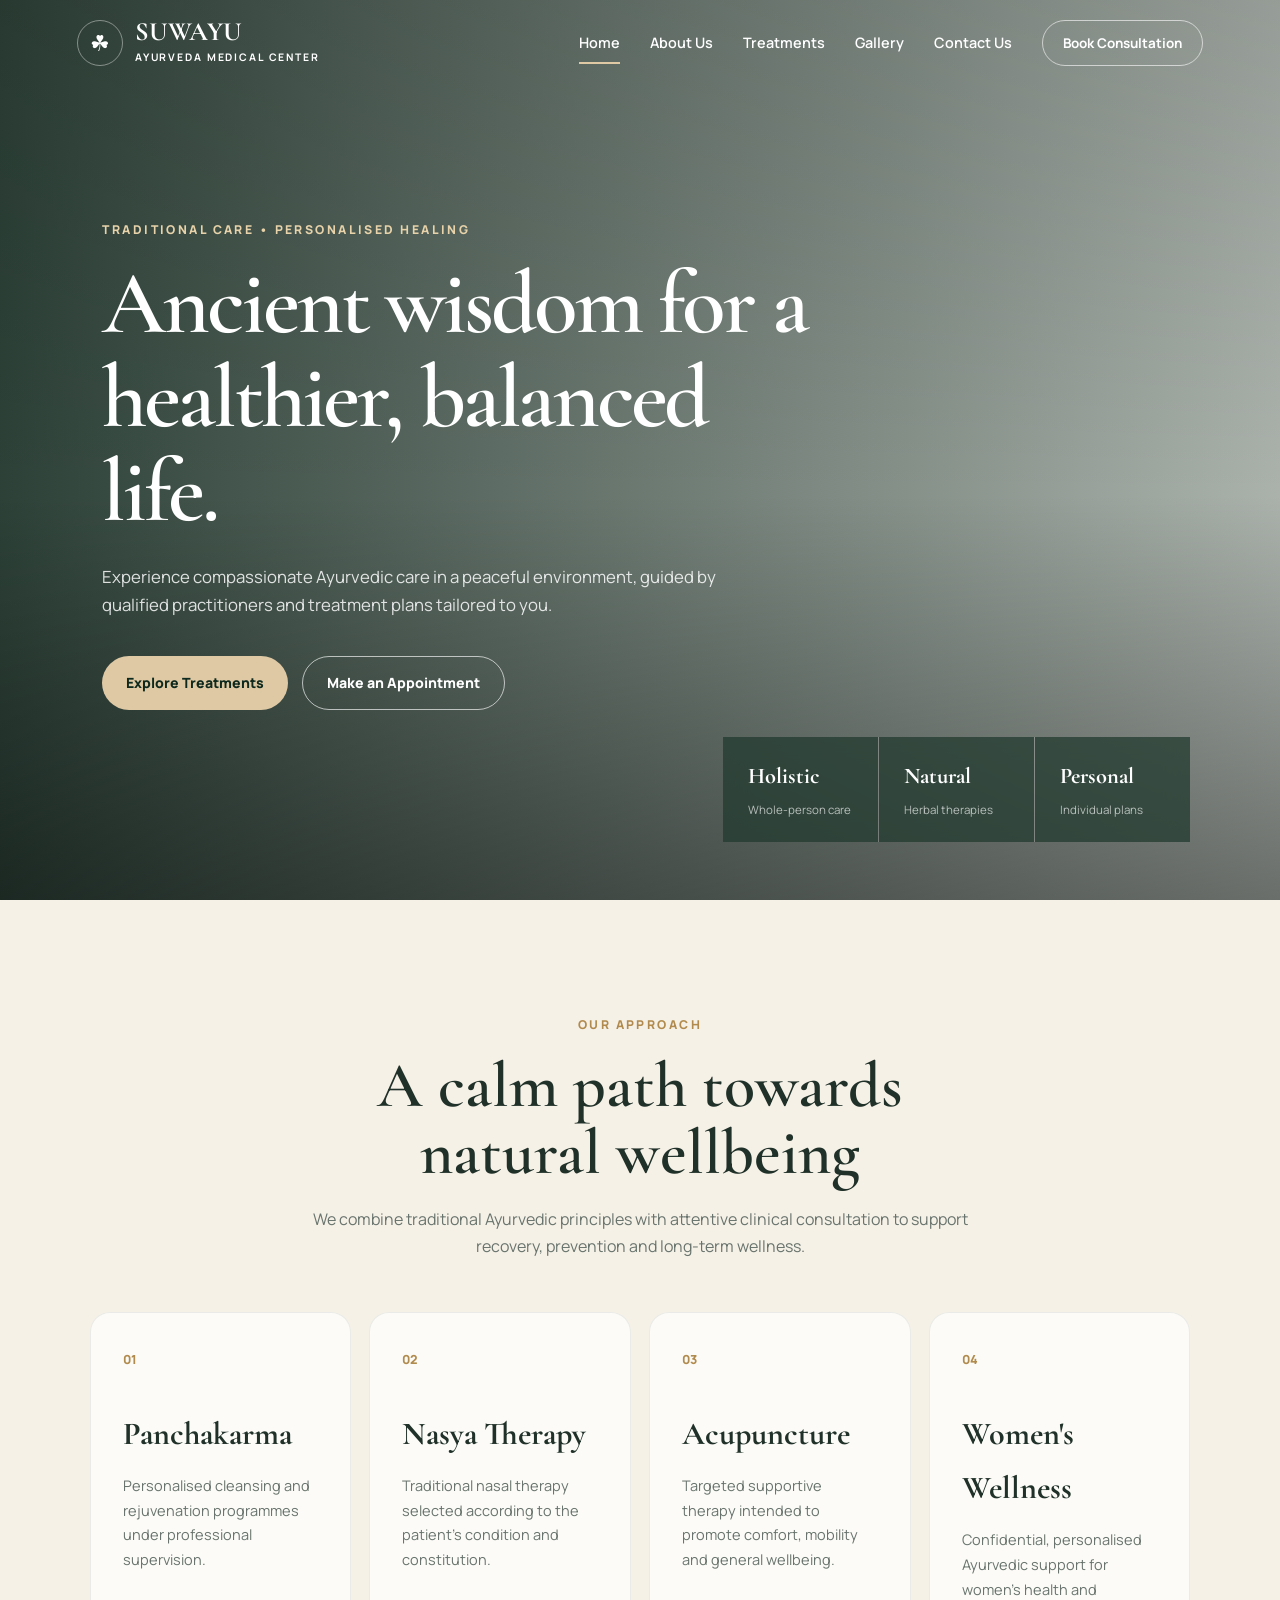
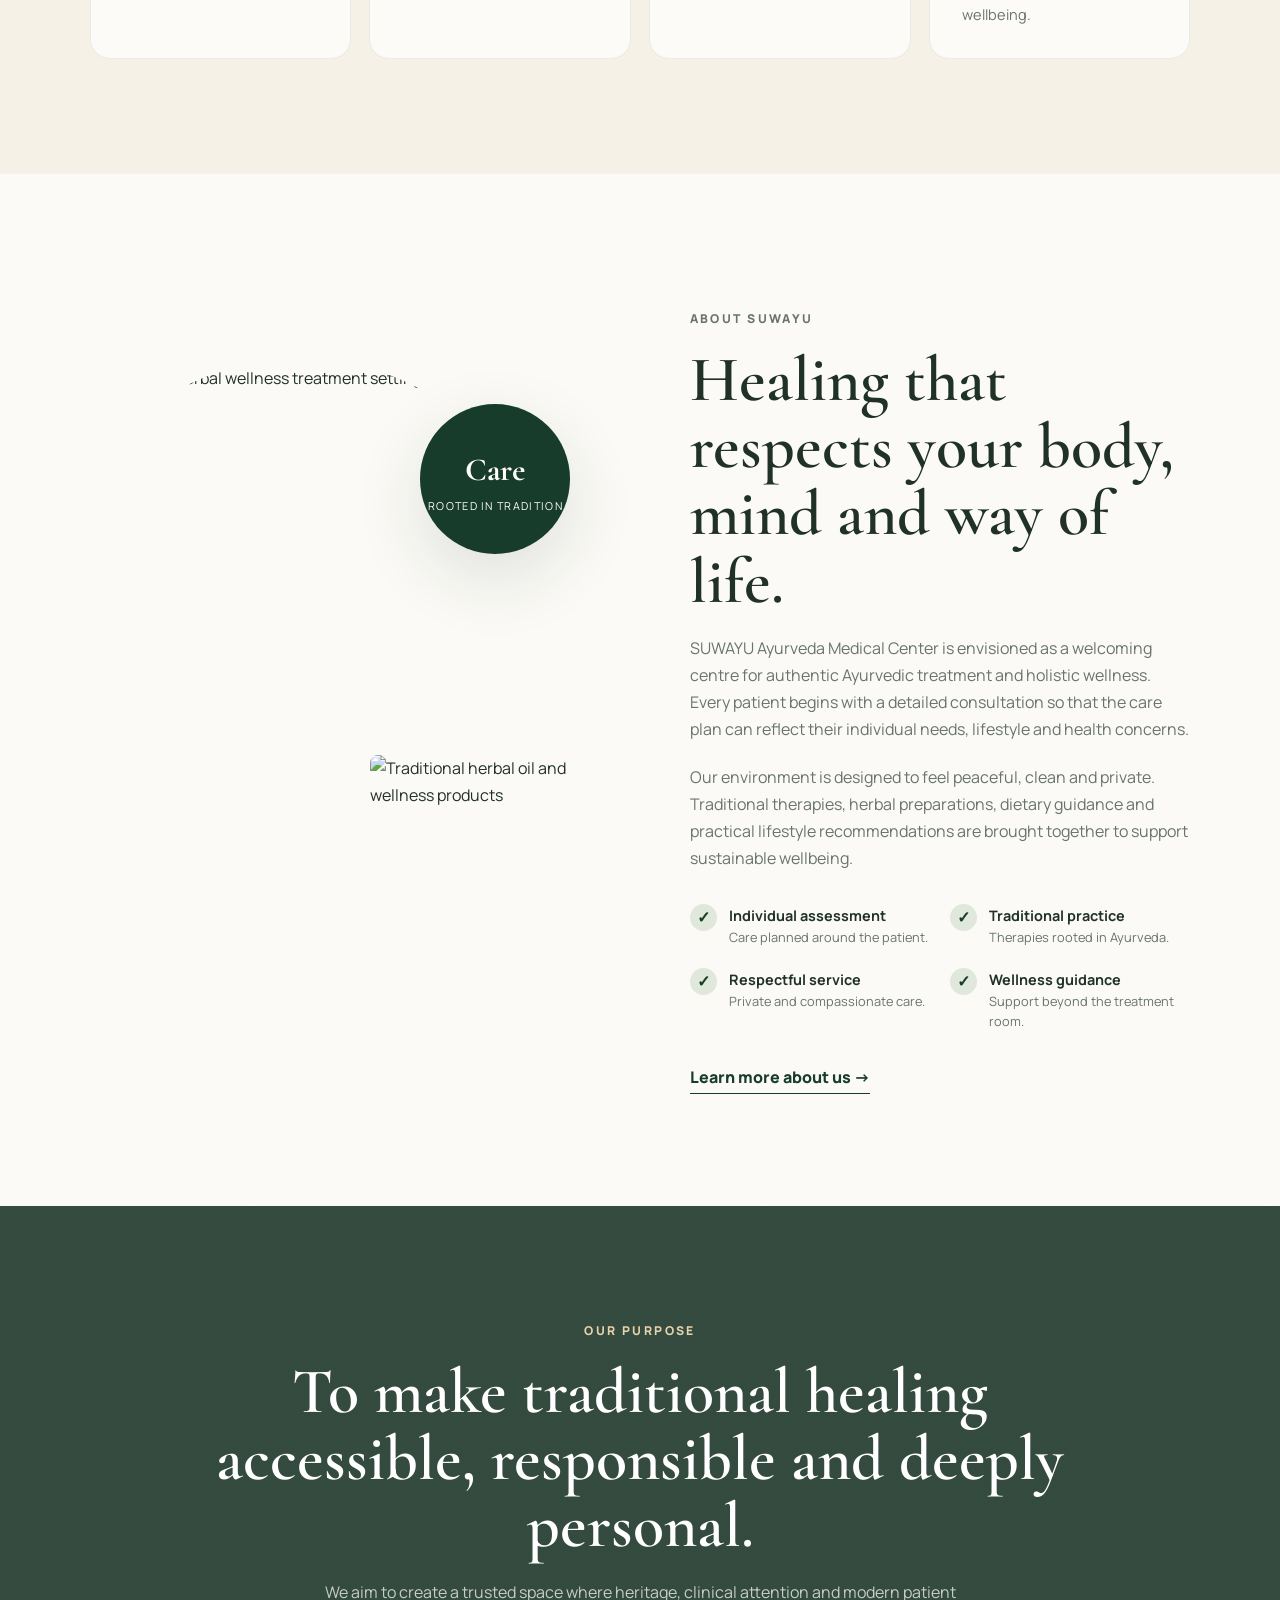
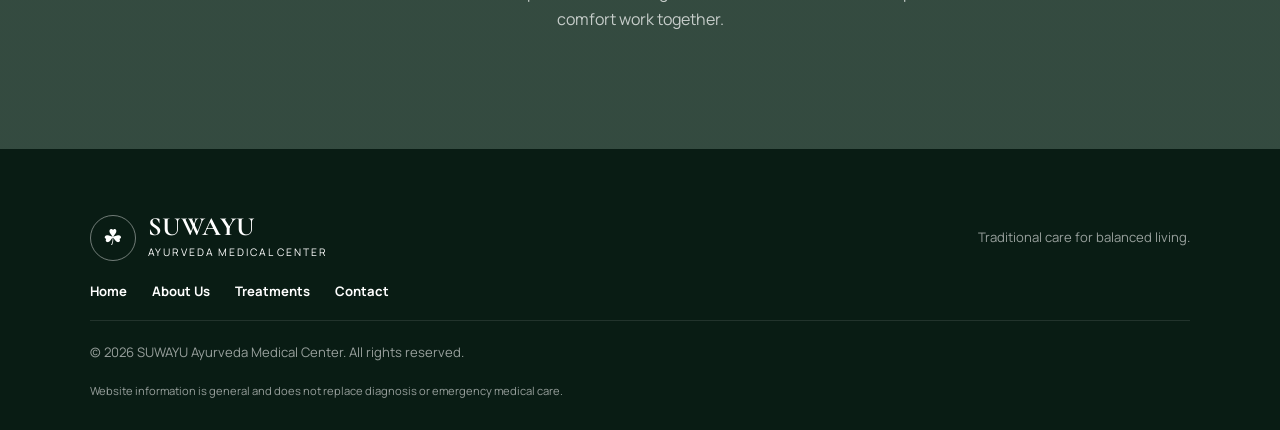
==== commit d44fa9b9: "Added a gallery tab" ====
--- a/index.html
+++ b/index.html
@@ -32,6 +32,7 @@
         <a href="index.html" class="nav-link active">Home</a>
         <a href="about.html" class="nav-link">About Us</a>
         <a href="treatments.html" class="nav-link">Treatments</a>
+        <a href="gallery.html" class="nav-link">Gallery</a>
         <a href="contact.html" class="nav-link">Contact Us</a>
         <a href="contact.html" class="nav-cta">Book Consultation</a>
     </nav>
--- a/styles.css
+++ b/styles.css
@@ -544,6 +544,692 @@
     font: 600 clamp(2.5rem, 5vw, 4rem)/1.05 "Cormorant Garamond", serif;
 }
 .treatment-cta p { margin: 15px 0 25px; color: rgba(255,255,255,.7); }
+
+
+
+/* ========================================
+   PATIENT FEEDBACK MARQUEE
+   ======================================== */
+
+.reviews {
+  overflow: hidden;
+  background: #f7f8f4;
+}
+
+.reviews .section-heading {
+  max-width: 650px;
+  margin: 0 auto 45px;
+  text-align: center;
+}
+
+.reviews .section-heading h2 {
+  margin-bottom: 12px;
+}
+
+.reviews .section-heading p:last-child {
+  color: #747b72;
+}
+
+
+/* Marquee */
+
+.marquee-wrap {
+  width: 100%;
+  overflow: hidden;
+  position: relative;
+}
+
+.marquee {
+  width: 100%;
+  overflow: hidden;
+  padding: 20px 0 40px;
+}
+
+
+/* Moving track */
+
+.marquee-track {
+  display: flex;
+  width: max-content;
+  gap: 24px;
+
+  animation: feedbackMarquee 35s linear infinite;
+}
+
+
+/* Cards */
+
+.review-card {
+  flex: 0 0 350px;
+
+  min-height: 250px;
+  padding: 30px;
+
+  background: rgba(255, 255, 255, 0.92);
+
+  border: 1px solid rgba(50, 70, 53, 0.08);
+  border-radius: 22px;
+
+  box-shadow:
+    0 10px 35px rgba(40, 55, 42, 0.07);
+
+  display: flex;
+  flex-direction: column;
+  justify-content: space-between;
+
+  position: relative;
+
+  transition:
+    transform 0.3s ease,
+    box-shadow 0.3s ease;
+}
+
+
+/* Hover */
+
+.review-card:hover {
+  transform: translateY(-7px);
+
+  box-shadow:
+    0 18px 45px rgba(40, 55, 42, 0.13);
+}
+
+
+/* Stars */
+
+.review-card .stars {
+  color: #b68b3c;
+
+  font-size: 15px;
+  letter-spacing: 3px;
+
+  margin-bottom: 18px;
+}
+
+
+/* Review */
+
+.review-card > p {
+  margin: 0;
+
+  font-family: "Cormorant Garamond", serif;
+
+  font-size: 20px;
+  line-height: 1.45;
+
+  font-weight: 600;
+
+  color: #4d554c;
+}
+
+
+/* Reviewer */
+
+.review-card footer {
+  margin-top: 25px;
+  padding-top: 18px;
+
+  border-top: 1px solid rgba(45, 72, 49, 0.08);
+
+  display: flex;
+  flex-direction: column;
+  gap: 5px;
+}
+
+.review-card footer strong {
+  font-family: "Manrope", sans-serif;
+
+  font-size: 14px;
+  font-weight: 700;
+
+  color: #29372b;
+}
+
+.review-card footer span {
+  font-family: "Manrope", sans-serif;
+
+  font-size: 11px;
+
+  color: #8a9087;
+}
+
+/* =====================================================
+   SUWAYU GALLERY
+   ===================================================== */
+
+
+/* =========================
+   GALLERY HERO
+   ========================= */
+
+.gallery-hero {
+  min-height: 520px;
+  padding: 150px 8% 110px;
+
+  display: flex;
+  align-items: center;
+
+  position: relative;
+  overflow: hidden;
+
+  background:
+    linear-gradient(
+      90deg,
+      rgba(37, 52, 33, 0.94),
+      rgba(37, 52, 33, 0.72),
+      rgba(37, 52, 33, 0.48)
+    ),
+    linear-gradient(
+      135deg,
+      #46563d,
+      #263624
+    );
+}
+
+.gallery-hero::after {
+  content: "";
+  position: absolute;
+
+  width: 500px;
+  height: 500px;
+
+  right: -180px;
+  top: -180px;
+
+  border: 1px solid rgba(255, 255, 255, 0.1);
+  border-radius: 50%;
+}
+
+.gallery-hero-content {
+  max-width: 700px;
+  position: relative;
+  z-index: 2;
+}
+
+.gallery-hero h1 {
+  color: #fffdf8;
+  font-family: "Cormorant Garamond", serif;
+  font-size: clamp(52px, 7vw, 88px);
+  line-height: 0.95;
+  margin: 15px 0 25px;
+  font-weight: 600;
+}
+
+.gallery-hero h1 em {
+  color: #d6c39b;
+  font-style: italic;
+}
+
+.gallery-hero-content > p:last-child {
+  color: rgba(255, 255, 255, 0.78);
+  max-width: 570px;
+  font-size: 16px;
+  line-height: 1.8;
+}
+
+
+/* =========================
+   GALLERY INTRO
+   ========================= */
+
+.gallery-intro {
+  padding-bottom: 50px;
+}
+
+
+/* =========================
+   GALLERY CATEGORY
+   ========================= */
+
+.gallery-category {
+  display: flex;
+  align-items: flex-end;
+  justify-content: space-between;
+
+  gap: 50px;
+
+  margin-bottom: 45px;
+}
+
+.gallery-category h2 {
+  margin-top: 8px;
+}
+
+.gallery-category > p {
+  max-width: 420px;
+  color: #70766c;
+  line-height: 1.7;
+}
+
+
+/* =========================
+   CLINIC GALLERY GRID
+   ========================= */
+
+.gallery-grid {
+  display: grid;
+
+  grid-template-columns:
+    1.35fr
+    1fr
+    1fr;
+
+  grid-template-rows:
+    270px
+    270px;
+
+  gap: 18px;
+}
+
+.gallery-item {
+  position: relative;
+  overflow: hidden;
+
+  border-radius: 20px;
+
+  background: #eeece3;
+
+  border: 1px solid rgba(63, 78, 56, 0.1);
+}
+
+.gallery-large {
+  grid-row: span 2;
+}
+
+
+/* =========================
+   EMPTY IMAGE PLACEHOLDER
+   ========================= */
+
+.empty-gallery {
+  display: flex;
+  align-items: center;
+  justify-content: center;
+}
+
+.gallery-placeholder {
+  width: 100%;
+  height: 100%;
+
+  display: flex;
+  flex-direction: column;
+
+  align-items: center;
+  justify-content: center;
+
+  text-align: center;
+
+  background:
+    radial-gradient(
+      circle at 30% 30%,
+      rgba(255,255,255,0.65),
+      transparent 45%
+    ),
+    #eeece3;
+
+  color: #6e7568;
+}
+
+.gallery-placeholder span {
+  width: 52px;
+  height: 52px;
+
+  display: flex;
+  align-items: center;
+  justify-content: center;
+
+  border-radius: 50%;
+
+  border: 1px solid rgba(64, 82, 58, 0.2);
+
+  font-size: 25px;
+  font-weight: 300;
+
+  margin-bottom: 14px;
+}
+
+.gallery-placeholder strong {
+  font-family: "Cormorant Garamond", serif;
+  font-size: 22px;
+
+  color: #475441;
+}
+
+.gallery-placeholder small {
+  margin-top: 6px;
+
+  font-family: "Manrope", sans-serif;
+  font-size: 11px;
+
+  color: #92978e;
+}
+
+
+/* =========================
+   TREATMENT GALLERY
+   ========================= */
+
+.treatment-gallery-section {
+  background: #f4f2e9;
+  margin-top: 80px;
+}
+
+.treatment-gallery-grid {
+  max-width: 1250px;
+  margin: 55px auto 0;
+
+  display: grid;
+
+  grid-template-columns:
+    repeat(3, 1fr);
+
+  gap: 22px;
+}
+
+
+/* =========================
+   TREATMENT CARDS
+   ========================= */
+
+.treatment-gallery-card {
+  min-height: 340px;
+
+  border-radius: 20px;
+
+  overflow: hidden;
+
+  background: #ebe9df;
+
+  border: 1px solid rgba(63, 78, 56, 0.1);
+
+  transition:
+    transform 0.3s ease,
+    box-shadow 0.3s ease;
+}
+
+.treatment-gallery-card:hover {
+  transform: translateY(-5px);
+
+  box-shadow:
+    0 18px 40px rgba(44, 55, 39, 0.1);
+}
+
+.treatment-placeholder {
+  width: 100%;
+  height: 100%;
+
+  min-height: 340px;
+
+  display: flex;
+  flex-direction: column;
+
+  justify-content: center;
+  align-items: center;
+
+  text-align: center;
+
+  background:
+    linear-gradient(
+      145deg,
+      rgba(255,255,255,0.4),
+      transparent
+    );
+}
+
+.placeholder-icon {
+  width: 58px;
+  height: 58px;
+
+  border-radius: 50%;
+
+  border: 1px solid rgba(62, 81, 55, 0.18);
+
+  display: flex;
+  align-items: center;
+  justify-content: center;
+
+  font-size: 27px;
+
+  color: #64705e;
+
+  margin-bottom: 18px;
+}
+
+.treatment-placeholder strong {
+  font-family: "Cormorant Garamond", serif;
+
+  font-size: 24px;
+
+  font-weight: 600;
+
+  color: #46533f;
+}
+
+.treatment-placeholder span {
+  margin-top: 7px;
+
+  font-family: "Manrope", sans-serif;
+
+  font-size: 11px;
+
+  color: #969a91;
+}
+
+
+/* =========================
+   GALLERY CTA
+   ========================= */
+
+.gallery-cta {
+  padding-top: 100px;
+}
+
+.gallery-cta-card {
+  max-width: 1100px;
+
+  margin: auto;
+
+  padding: 70px 8%;
+
+  border-radius: 25px;
+
+  text-align: center;
+
+  background:
+    linear-gradient(
+      135deg,
+      #3e4d37,
+      #293728
+    );
+
+  box-shadow:
+    0 20px 50px rgba(39, 52, 34, 0.12);
+}
+
+.gallery-cta-card h2 {
+  color: #fffdf8;
+
+  max-width: 700px;
+
+  margin: 15px auto;
+
+  font-family: "Cormorant Garamond", serif;
+
+  font-size: clamp(36px, 5vw, 58px);
+
+  line-height: 1;
+}
+
+.gallery-cta-card > p:not(.eyebrow) {
+  max-width: 560px;
+
+  margin: 0 auto 30px;
+
+  color: rgba(255,255,255,0.72);
+
+  line-height: 1.7;
+}
+
+.gallery-cta-card .nav-cta {
+  display: inline-flex;
+}
+
+
+/* =========================
+   MOBILE
+   ========================= */
+
+@media (max-width: 900px) {
+
+  .gallery-hero {
+    min-height: 450px;
+    padding: 120px 7% 90px;
+  }
+
+  .gallery-category {
+    flex-direction: column;
+    align-items: flex-start;
+  }
+
+  .gallery-grid {
+    grid-template-columns: 1fr 1fr;
+    grid-template-rows: 300px 220px 220px;
+  }
+
+  .gallery-large {
+    grid-column: span 2;
+    grid-row: auto;
+  }
+
+  .treatment-gallery-grid {
+    grid-template-columns: 1fr 1fr;
+  }
+
+}
+
+
+@media (max-width: 600px) {
+
+  .gallery-hero {
+    min-height: 430px;
+    padding: 110px 6% 80px;
+  }
+
+  .gallery-hero h1 {
+    font-size: 52px;
+  }
+
+  .gallery-grid {
+    display: flex;
+    flex-direction: column;
+  }
+
+  .gallery-item {
+    min-height: 280px;
+  }
+
+  .treatment-gallery-grid {
+    grid-template-columns: 1fr;
+  }
+
+  .treatment-gallery-card,
+  .treatment-placeholder {
+    min-height: 300px;
+  }
+
+  .gallery-cta-card {
+    padding: 55px 25px;
+  }
+
+}
+/* ========================================
+   AUTOMATIC MOVEMENT
+   ======================================== */
+
+@keyframes feedbackMarquee {
+
+  from {
+    transform: translateX(0);
+  }
+
+  to {
+    transform: translateX(-50%);
+  }
+
+}
+
+
+/* ========================================
+   FADE EDGES
+   ======================================== */
+
+.marquee-wrap::before,
+.marquee-wrap::after {
+  content: "";
+
+  position: absolute;
+
+  top: 0;
+  bottom: 0;
+
+  width: 100px;
+
+  z-index: 2;
+
+  pointer-events: none;
+}
+
+.marquee-wrap::before {
+  left: 0;
+
+  background:
+    linear-gradient(
+      to right,
+      #f7f8f4,
+      transparent
+    );
+}
+
+.marquee-wrap::after {
+  right: 0;
+
+  background:
+    linear-gradient(
+      to left,
+      #f7f8f4,
+      transparent
+    );
+}
+
+
+@media (max-width: 768px) {
+
+  .review-card {
+    flex: 0 0 300px;
+
+    min-height: 230px;
+
+    padding: 25px;
+  }
+
+  .review-card > p {
+    font-size: 18px;
+  }
+
+  .marquee-track {
+    gap: 16px;
+
+    animation-duration: 28s;
+  }
+
+  .marquee-wrap::before,
+  .marquee-wrap::after {
+    width: 40px;
+  }
+
+}
+
+
 
 @media (max-width: 1100px) {
     .main-nav { gap: 18px; }
